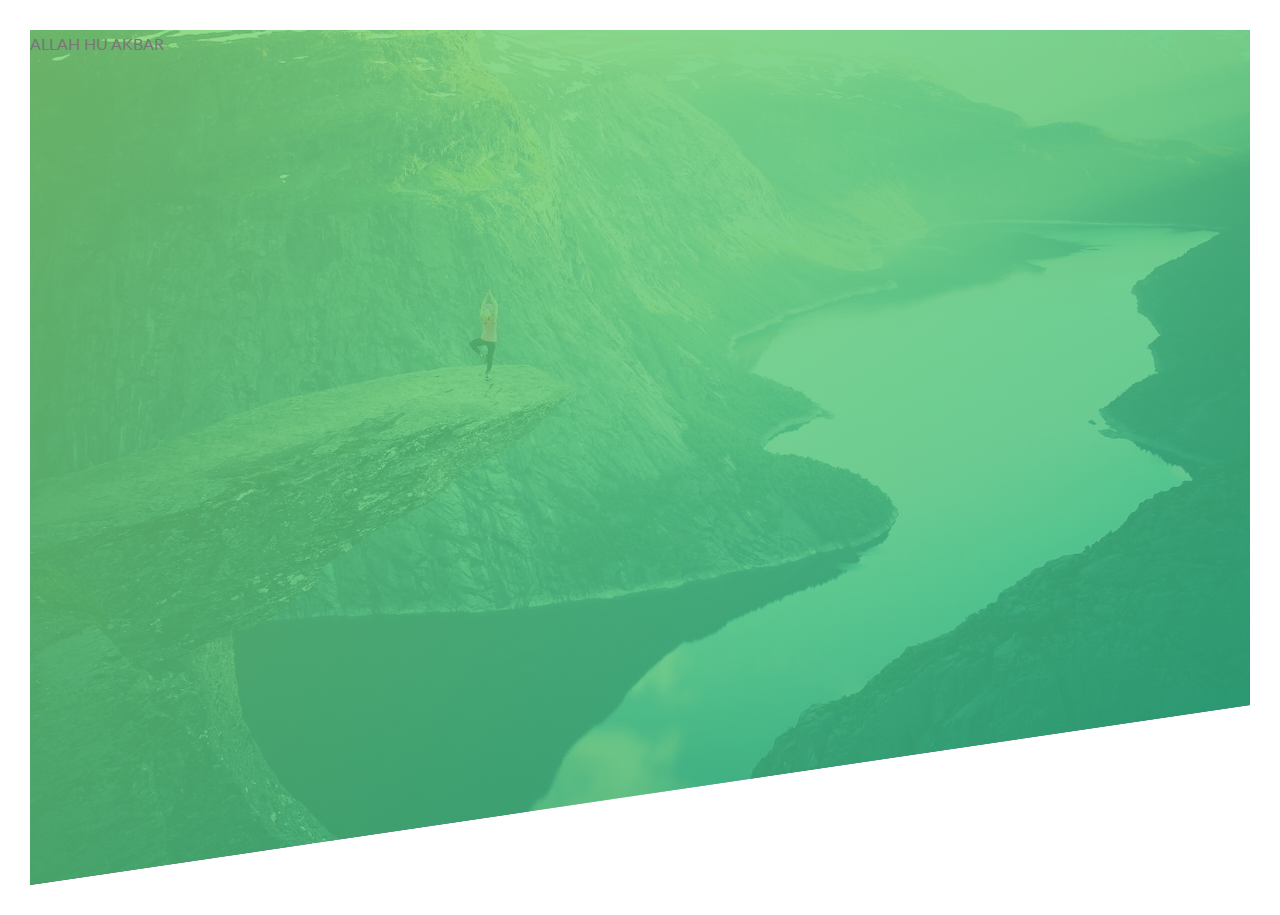
==== Section 1/Main-Page/index.html @ a9179161 "commit 1" ====
<!DOCTYPE html>
<html lang="en">
  <head>
    <meta charset="UTF-8" />
    <meta name="viewport" content="width=device-width, initial-scale=1.0" />

    <link
      href="https://fonts.googleapis.com/css?family=Lato:100,300,400,700,900"
      rel="stylesheet"
    />

    <link rel="stylesheet" href="css/icon-font.css" />
    <link rel="stylesheet" href="css/style.css" />
    <link rel="shortcut icon" type="image/png" href="img/favicon.png" />

    <title>Natours | Exciting tours for adventurous people</title>
  </head>
  <body>
    <header class="header">ALLAH HU AKBAR</header>
  </body>
</html>
---- Section 1/Main-Page/css/style.css ----
/*
COLORS:

Light green: #7ed56f
Medium green: #55c57a
Dark green: #28b485

*/

* {
  margin: 0;
  padding: 0;
  box-sizing: border-box;
}

body {
  line-height: 1.7;
  font-size: 16px;
  font-family: "Lato", sans-serif;
  color: #777;
  padding: 30px;
}

.header {
  height: 95vh;
  background-image: linear-gradient(
      to right bottom,
      rgba(126, 213, 111, 0.8),
      rgba(40, 180, 131, 0.8)
    ),
    url(../img/hero.jpg);
  background-size: cover;
  background-position: top;
  clip-path: polygon(0 0, 100% 0, 100% 75vh, 0 100%);
}
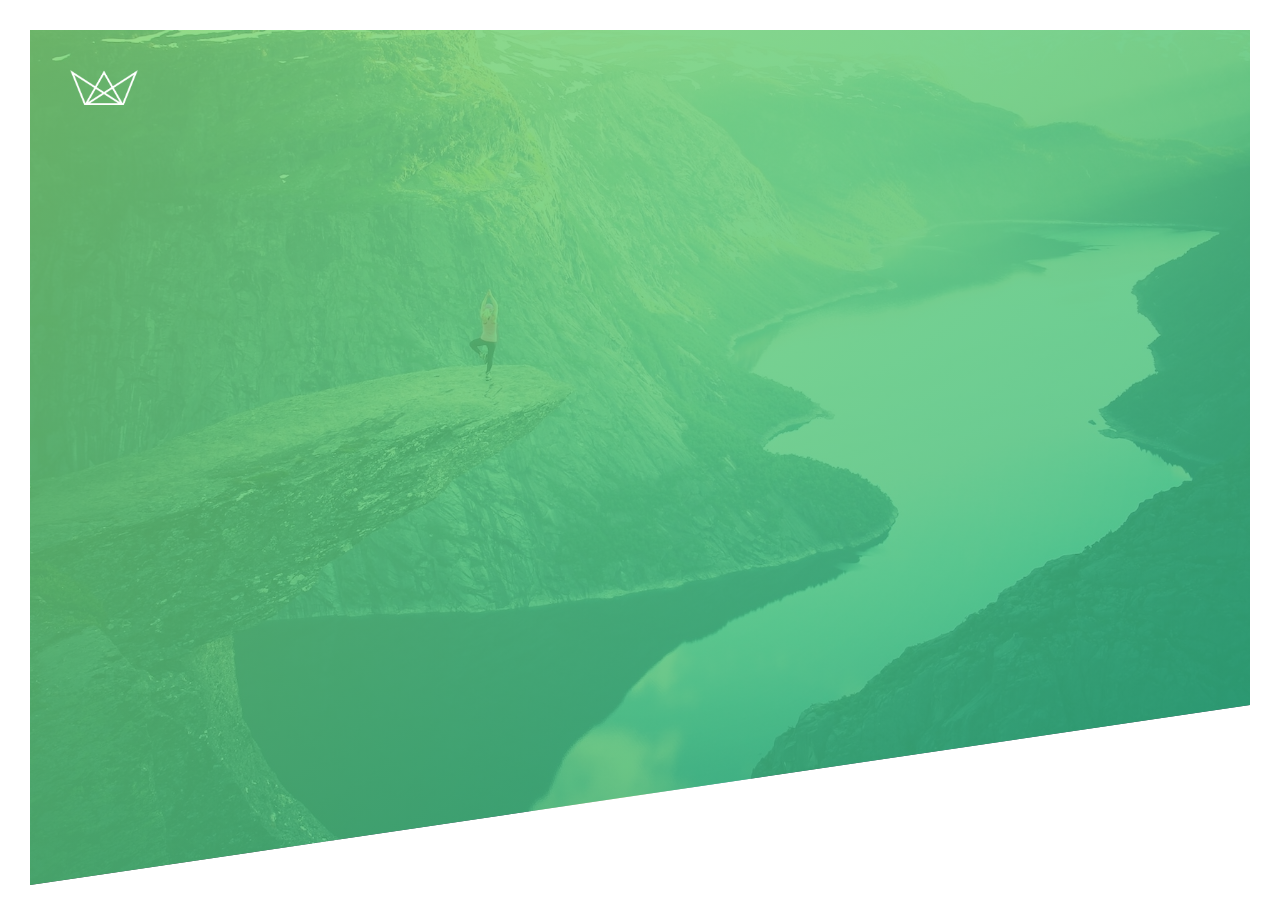
==== commit 3e583fe8: "commit 1" ====
--- a/Section 1/Main-Page/index.html
+++ b/Section 1/Main-Page/index.html
@@ -16,6 +16,10 @@
     <title>Natours | Exciting tours for adventurous people</title>
   </head>
   <body>
-    <header class="header">ALLAH HU AKBAR</header>
+    <header class="header">
+      <div class="logo-box">
+        <img src="img/logo-white.png" alt="Logo" class="logo" />
+      </div>
+    </header>
   </body>
 </html>
--- a/Section 1/Main-Page/css/style.css
+++ b/Section 1/Main-Page/css/style.css
@@ -32,4 +32,15 @@
   background-size: cover;
   background-position: top;
   clip-path: polygon(0 0, 100% 0, 100% 75vh, 0 100%);
+  position: relative;
 }
+
+.logo-box {
+  position: absolute;
+  top: 40px;
+  left: 40px;
+}
+
+.logo {
+  height: 35px;
+}
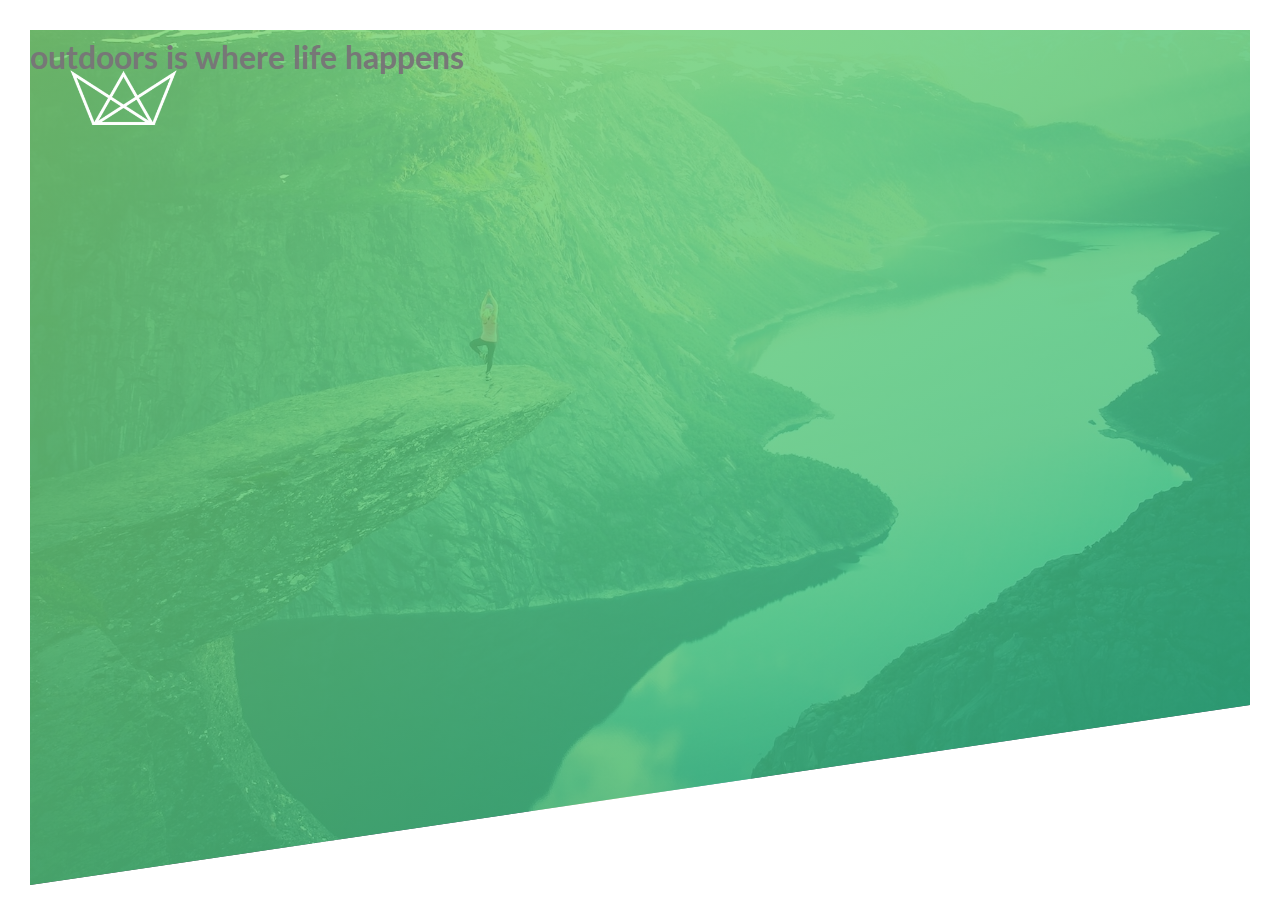
==== commit 3eb32985: "commit 1" ====
--- a/Section 1/Main-Page/index.html
+++ b/Section 1/Main-Page/index.html
@@ -20,6 +20,12 @@
       <div class="logo-box">
         <img src="img/logo-white.png" alt="Logo" class="logo" />
       </div>
+
+      <div class="">
+        <h1 class="heading-primary">
+          <span>outdoors</span> <span>is where life happens </span>
+        </h1>
+      </div>
     </header>
   </body>
 </html>
--- a/Section 1/Main-Page/css/style.css
+++ b/Section 1/Main-Page/css/style.css
@@ -42,5 +42,5 @@
 }
 
 .logo {
-  height: 35px;
+  height: 55px;
 }
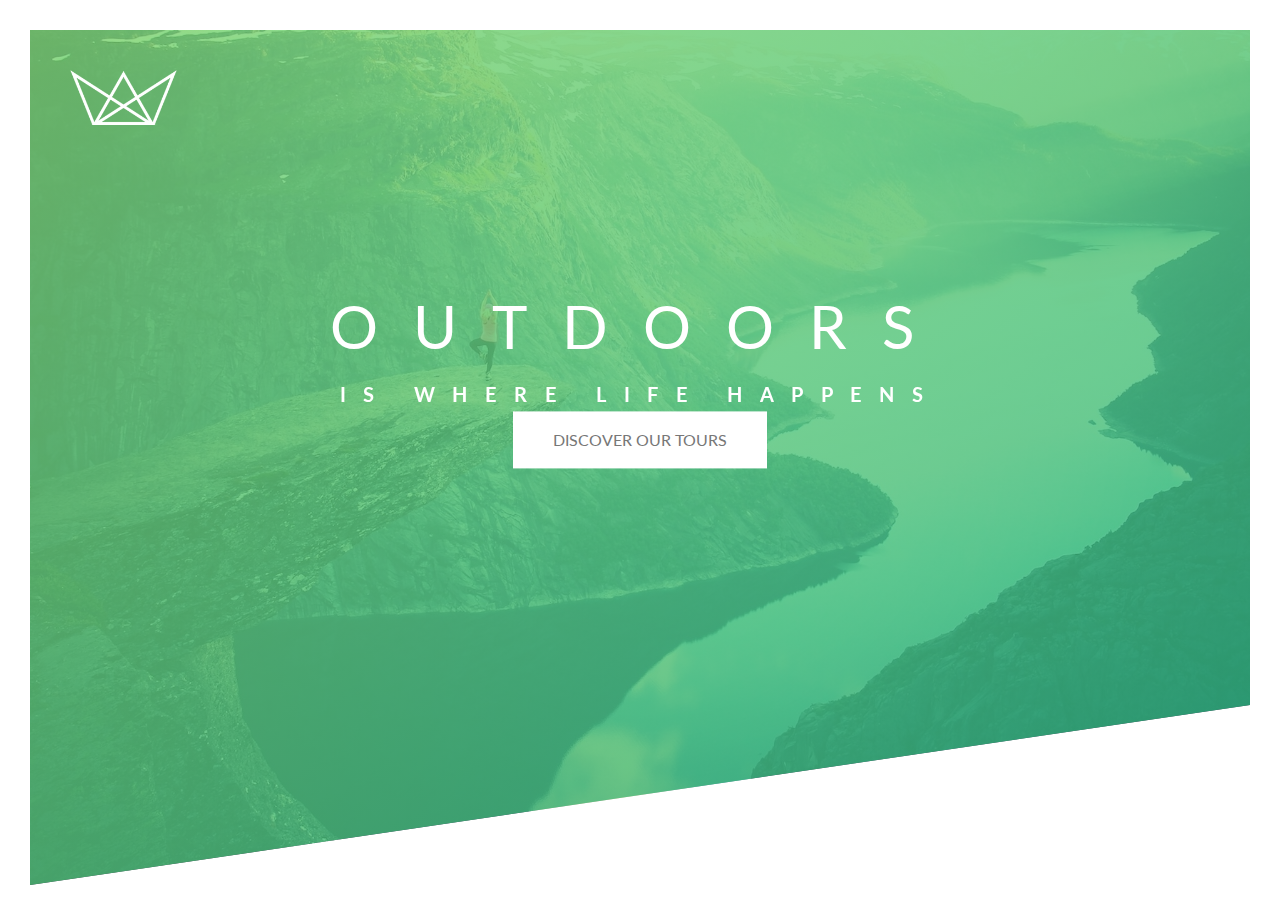
==== commit 0ab67ae8: "commit 1" ====
--- a/Section 1/Main-Page/index.html
+++ b/Section 1/Main-Page/index.html
@@ -21,10 +21,13 @@
         <img src="img/logo-white.png" alt="Logo" class="logo" />
       </div>
 
-      <div class="">
+      <div class="header-text-box">
         <h1 class="heading-primary">
-          <span>outdoors</span> <span>is where life happens </span>
+          <span class="heading-primary-main">outdoors</span>
+          <span class="heading-primary-sub">is where life happens </span>
         </h1>
+
+        <a href="#" class="btn btn-white">Discover our tours</a>
       </div>
     </header>
   </body>
--- a/Section 1/Main-Page/css/style.css
+++ b/Section 1/Main-Page/css/style.css
@@ -44,3 +44,82 @@
 .logo {
   height: 55px;
 }
+
+.header-text-box {
+  position: absolute;
+  top: 40%;
+  left: 50%;
+  transform: translate(-50%, -50%);
+  text-align: center;
+}
+
+.heading-primary {
+  color: #fff;
+  text-transform: uppercase;
+  backface-visibility: hidden;
+  margin-bottom: 60pxd;
+}
+.heading-primary-main {
+  display: block;
+  font-size: 60px;
+  font-weight: 400;
+  letter-spacing: 35px;
+  animation-name: moveInLeft;
+  animation-duration: 1s;
+  animation-timing-function: ease-out;
+}
+.heading-primary-sub {
+  display: block;
+  font-size: 20px;
+  font-weight: 700;
+  letter-spacing: 17.4px;
+  animation: moveInRight 1s ease-out;
+}
+
+@keyframes moveInLeft {
+  0% {
+    opacity: 0;
+    transform: translateX(-100px);
+  }
+  80% {
+    transform: translateX(10px);
+  }
+  100% {
+    transform: translateX(0);
+    opacity: 1;
+  }
+}
+
+@keyframes moveInRight {
+  0% {
+    opacity: 0;
+    transform: translateX(100px);
+  }
+  80% {
+    transform: translateX(-10px);
+  }
+  100% {
+    opacity: 1;
+    transform: translateX(0);
+  }
+}
+
+.btn:link,
+.btn:visited {
+  text-decoration: none;
+  text-transform: uppercase;
+  padding: 15px 40px;
+  display: inline-block;
+}
+.btn:hover {
+  transform: translateY(-3px);
+}
+
+.btn:active {
+  transform: translateY(-1px);
+}
+
+.btn-white {
+  background-color: #fff;
+  color: #777;
+}
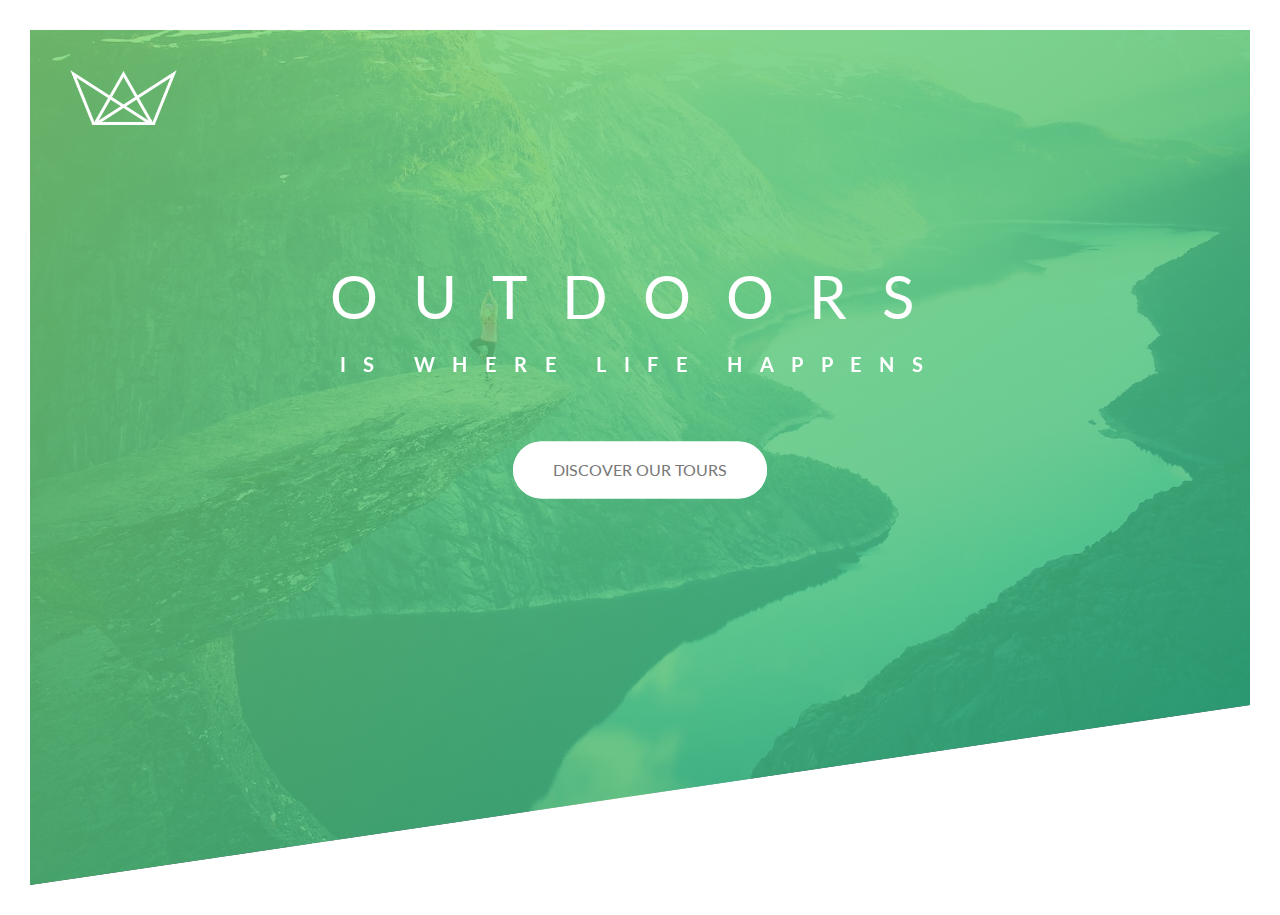
==== commit b5775426: "commit 1" ====
--- a/Section 1/Main-Page/index.html
+++ b/Section 1/Main-Page/index.html
@@ -27,7 +27,7 @@
           <span class="heading-primary-sub">is where life happens </span>
         </h1>
 
-        <a href="#" class="btn btn-white">Discover our tours</a>
+        <a href="#" class="btn btn-white btn-animated">Discover our tours</a>
       </div>
     </header>
   </body>
--- a/Section 1/Main-Page/css/style.css
+++ b/Section 1/Main-Page/css/style.css
@@ -56,8 +56,9 @@
 .heading-primary {
   color: #fff;
   text-transform: uppercase;
+  /* *backFace */
   backface-visibility: hidden;
-  margin-bottom: 60pxd;
+  margin-bottom: 60px;
 }
 .heading-primary-main {
   display: block;
@@ -104,22 +105,65 @@
   }
 }
 
+@keyframes moveInBottom {
+  0% {
+    opacity: 0;
+    transform: translateY(30px);
+  }
+
+  100% {
+    opacity: 1;
+    transform: translate(0);
+  }
+}
+
 .btn:link,
 .btn:visited {
   text-decoration: none;
   text-transform: uppercase;
   padding: 15px 40px;
   display: inline-block;
+  border-radius: 100px;
+  transition: all 0.2s;
+  position: relative;
 }
 .btn:hover {
   transform: translateY(-3px);
+  box-shadow: 0 10px 20px rgba(0, 0, 0, 0.2);
 }
 
 .btn:active {
   transform: translateY(-1px);
+  box-shadow: 0 5px 10px rgba(0, 0, 0, 0.2);
 }
 
 .btn-white {
   background-color: #fff;
   color: #777;
 }
+
+.btn::after {
+  content: "";
+  display: inline-block;
+  width: 100%;
+  height: 100%;
+  border-radius: 100px;
+  position: absolute;
+  top: 0;
+  left: 0;
+  z-index: -1;
+  transition: all 0.2s;
+}
+.btn-white::after {
+  background-color: #fff;
+}
+
+.btn:hover::after {
+  transform: scaleX(1.4) scaleY(1.6);
+  opacity: 0;
+}
+
+.btn-animated {
+  animation: moveInBottom 0.5s ease-out 0.75s;
+  animation-fill-mode: backwards;
+}
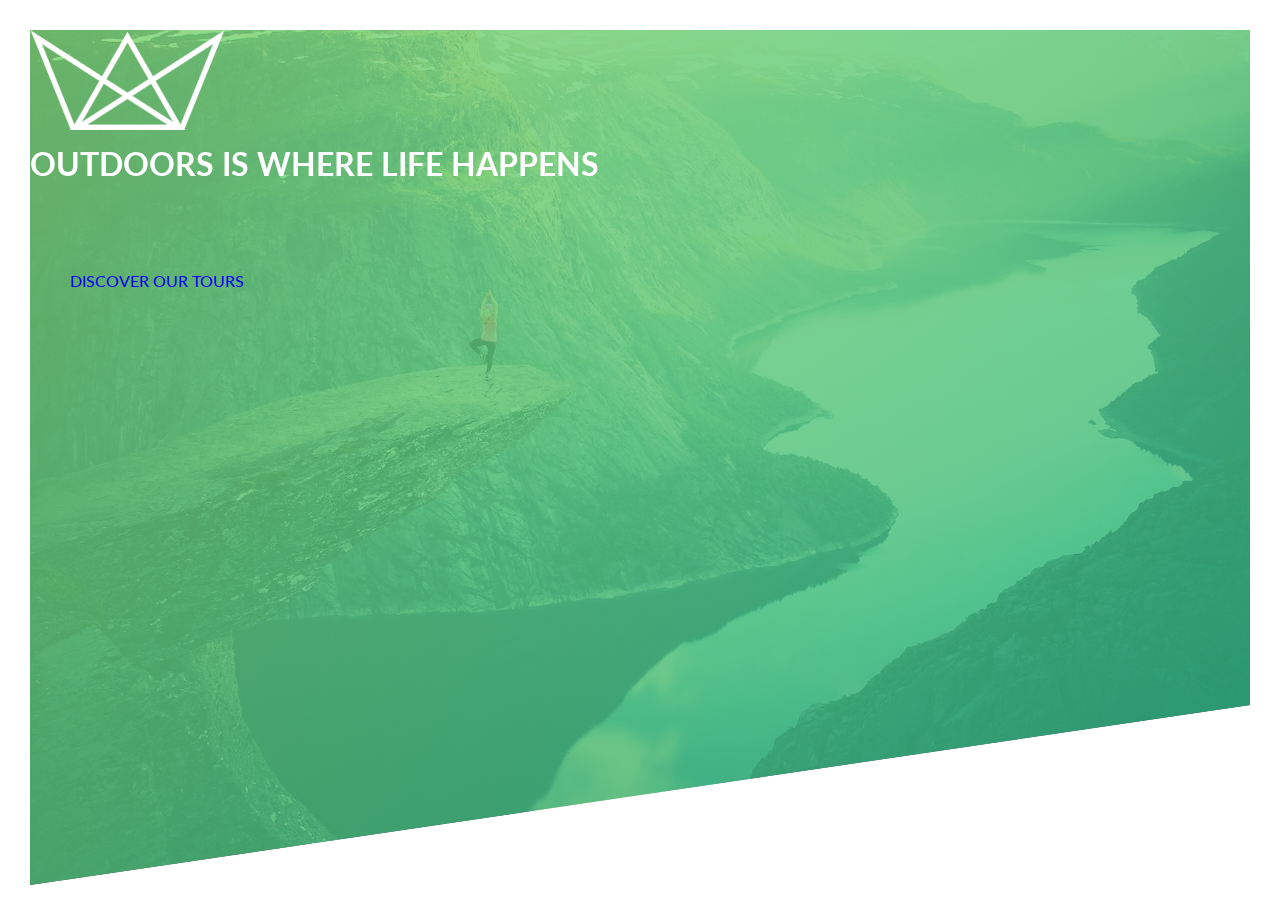
==== commit bfed3807: "commit 1" ====
--- a/Section 1/Main-Page/index.html
+++ b/Section 1/Main-Page/index.html
@@ -17,17 +17,17 @@
   </head>
   <body>
     <header class="header">
-      <div class="logo-box">
-        <img src="img/logo-white.png" alt="Logo" class="logo" />
+      <div class="header__logo-box">
+        <img src="img/logo-white.png" alt="Logo" class="header__logo" />
       </div>
 
-      <div class="header-text-box">
+      <div class="header__text-box">
         <h1 class="heading-primary">
-          <span class="heading-primary-main">outdoors</span>
-          <span class="heading-primary-sub">is where life happens </span>
+          <span class="heading-primary--main">outdoors</span>
+          <span class="heading-primary--sub">is where life happens </span>
         </h1>
 
-        <a href="#" class="btn btn-white btn-animated">Discover our tours</a>
+        <a href="#" class="btn btn--white btn--animated">Discover our tours</a>
       </div>
     </header>
   </body>
--- a/Section 1/Main-Page/css/style.css
+++ b/Section 1/Main-Page/css/style.css
@@ -7,18 +7,25 @@
 
 */
 
-* {
+*,
+*::after,
+*::before {
   margin: 0;
   padding: 0;
-  box-sizing: border-box;
+  box-sizing: inherit;
+}
+
+html {
+  font-size: 62.5%;
 }
 
 body {
   line-height: 1.7;
-  font-size: 16px;
   font-family: "Lato", sans-serif;
   color: #777;
-  padding: 30px;
+  padding: 3rem;
+  font-size: 1.6rem;
+  box-sizing: border-box;
 }
 
 .header {
@@ -37,12 +44,12 @@
 
 .logo-box {
   position: absolute;
-  top: 40px;
-  left: 40px;
+  top: 4rem;
+  left: 4rem;
 }
 
 .logo {
-  height: 55px;
+  height: 5.5rem;
 }
 
 .header-text-box {
@@ -58,32 +65,32 @@
   text-transform: uppercase;
   /* *backFace */
   backface-visibility: hidden;
-  margin-bottom: 60px;
+  margin-bottom: 6rem;
 }
 .heading-primary-main {
   display: block;
-  font-size: 60px;
+  font-size: 6rem;
   font-weight: 400;
-  letter-spacing: 35px;
+  letter-spacing: 3.5rem;
   animation-name: moveInLeft;
   animation-duration: 1s;
   animation-timing-function: ease-out;
 }
 .heading-primary-sub {
   display: block;
-  font-size: 20px;
+  font-size: 2rem;
   font-weight: 700;
-  letter-spacing: 17.4px;
+  letter-spacing: 1.74rem;
   animation: moveInRight 1s ease-out;
 }
 
 @keyframes moveInLeft {
   0% {
     opacity: 0;
-    transform: translateX(-100px);
+    transform: translateX(-10rem);
   }
   80% {
-    transform: translateX(10px);
+    transform: translateX(1rem);
   }
   100% {
     transform: translateX(0);
@@ -94,10 +101,10 @@
 @keyframes moveInRight {
   0% {
     opacity: 0;
-    transform: translateX(100px);
+    transform: translateX(10rem);
   }
   80% {
-    transform: translateX(-10px);
+    transform: translateX(-1rem);
   }
   100% {
     opacity: 1;
@@ -108,7 +115,7 @@
 @keyframes moveInBottom {
   0% {
     opacity: 0;
-    transform: translateY(30px);
+    transform: translateY(3rem);
   }
 
   100% {
@@ -121,20 +128,20 @@
 .btn:visited {
   text-decoration: none;
   text-transform: uppercase;
-  padding: 15px 40px;
+  padding: 1.5rem 4rem;
   display: inline-block;
-  border-radius: 100px;
+  border-radius: 10rem;
   transition: all 0.2s;
   position: relative;
 }
 .btn:hover {
-  transform: translateY(-3px);
-  box-shadow: 0 10px 20px rgba(0, 0, 0, 0.2);
+  transform: translateY(-0.3rem);
+  box-shadow: 0 1rem 2rem rgba(0, 0, 0, 0.2);
 }
 
 .btn:active {
   transform: translateY(-1px);
-  box-shadow: 0 5px 10px rgba(0, 0, 0, 0.2);
+  box-shadow: 0 0.5rem 1rem rgba(0, 0, 0, 0.2);
 }
 
 .btn-white {
@@ -147,7 +154,7 @@
   display: inline-block;
   width: 100%;
   height: 100%;
-  border-radius: 100px;
+  border-radius: 10rem;
   position: absolute;
   top: 0;
   left: 0;
